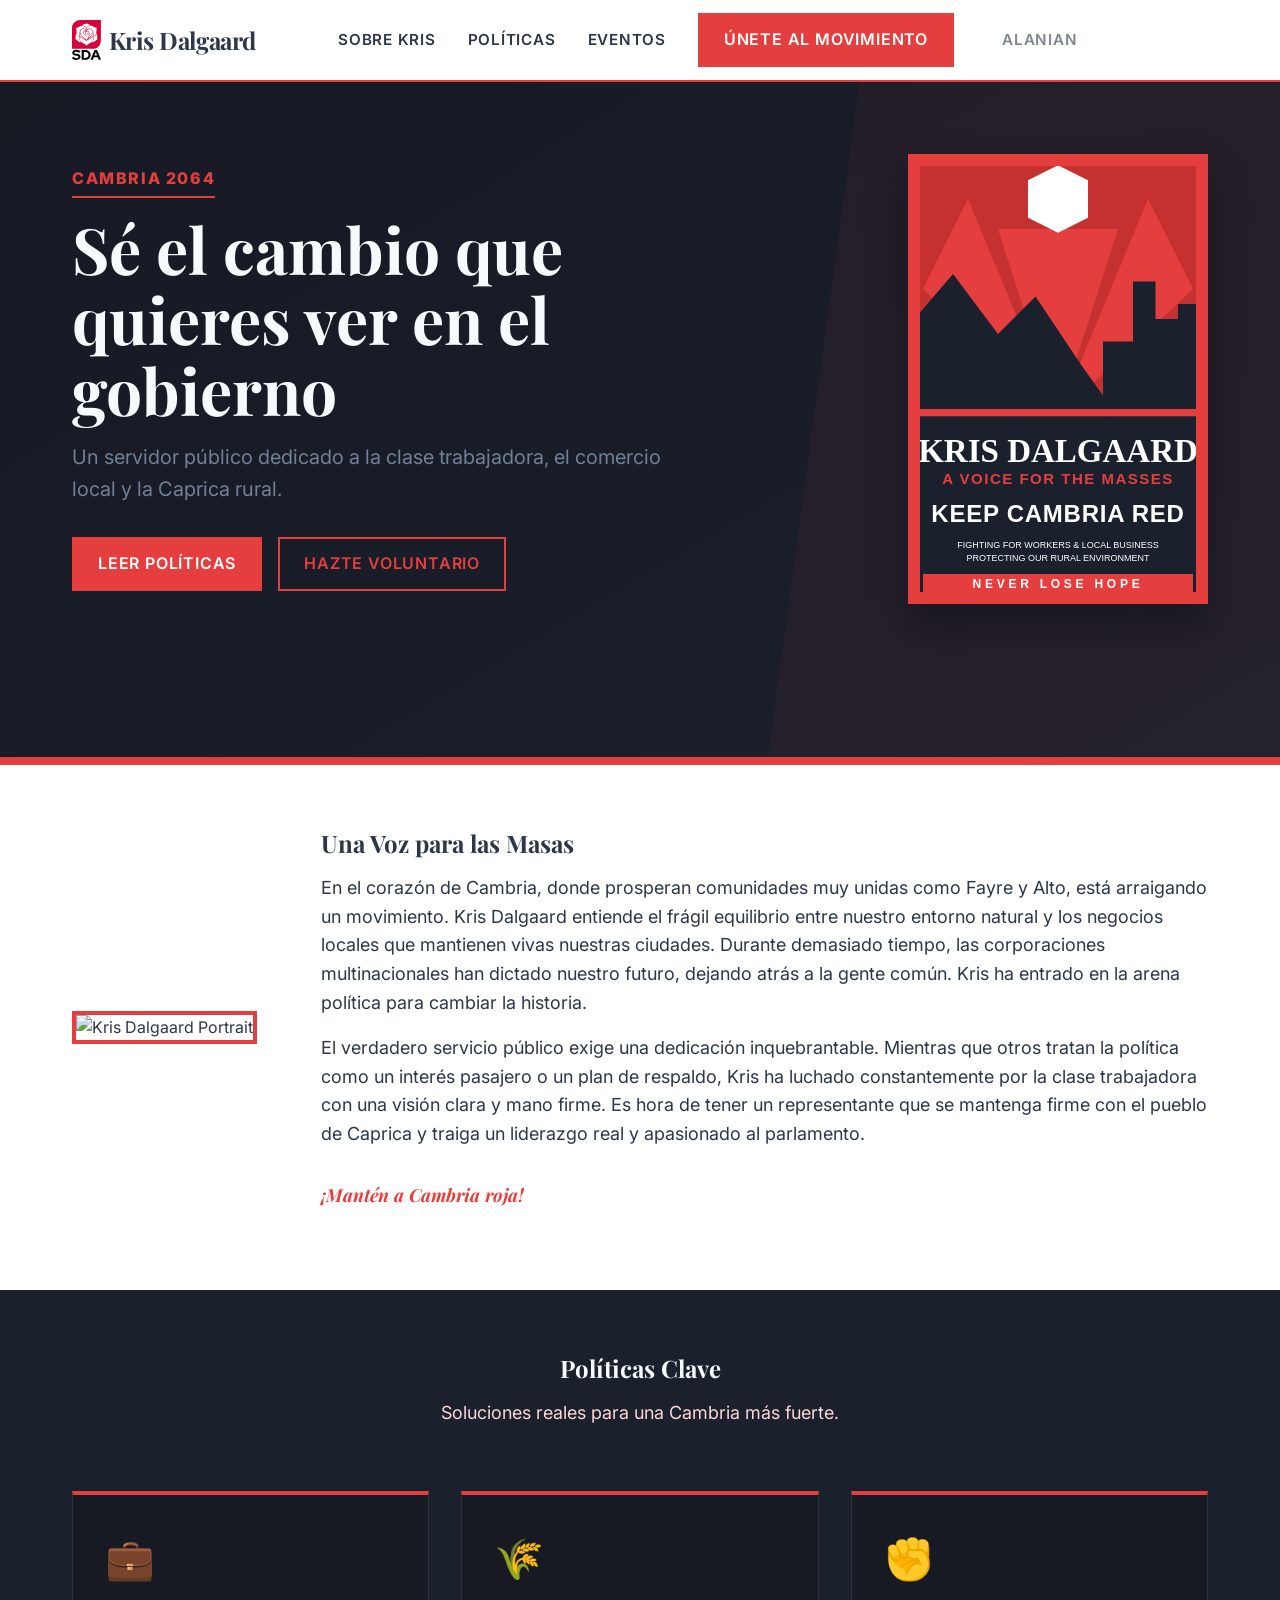
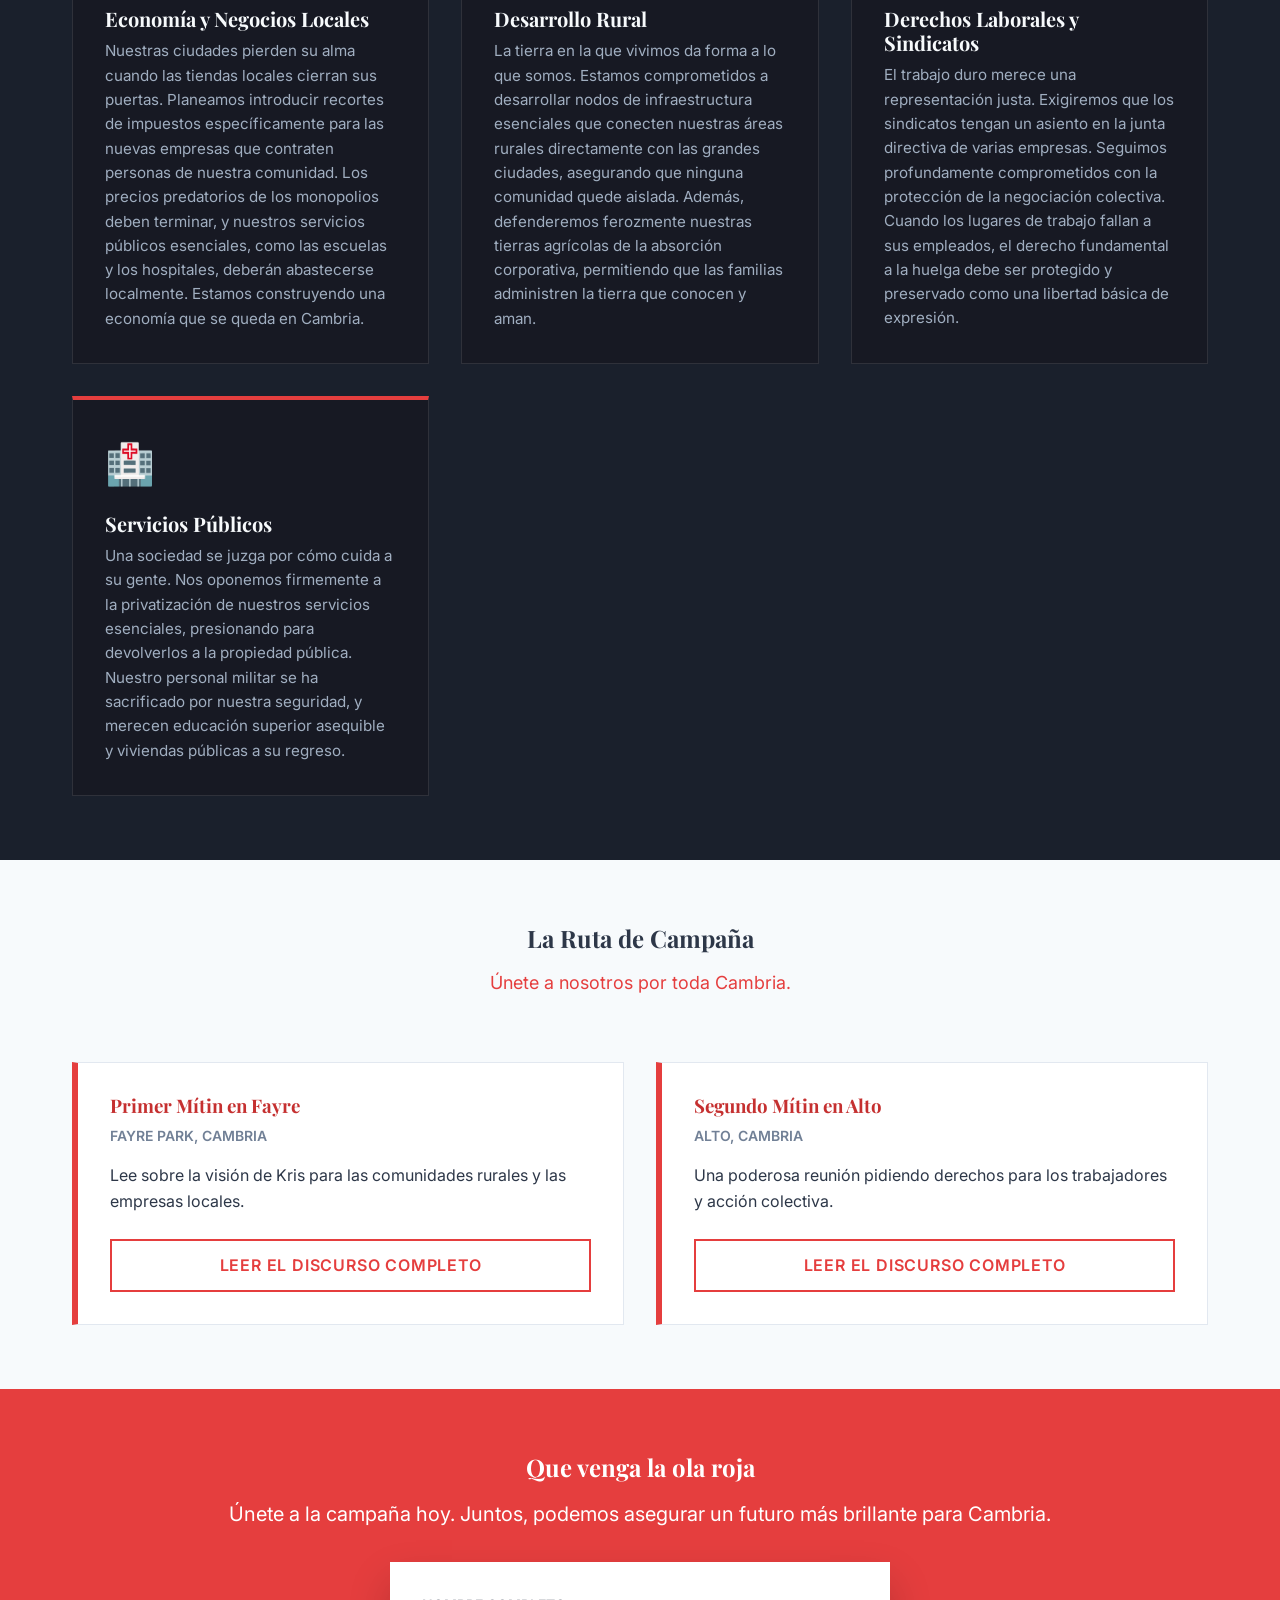
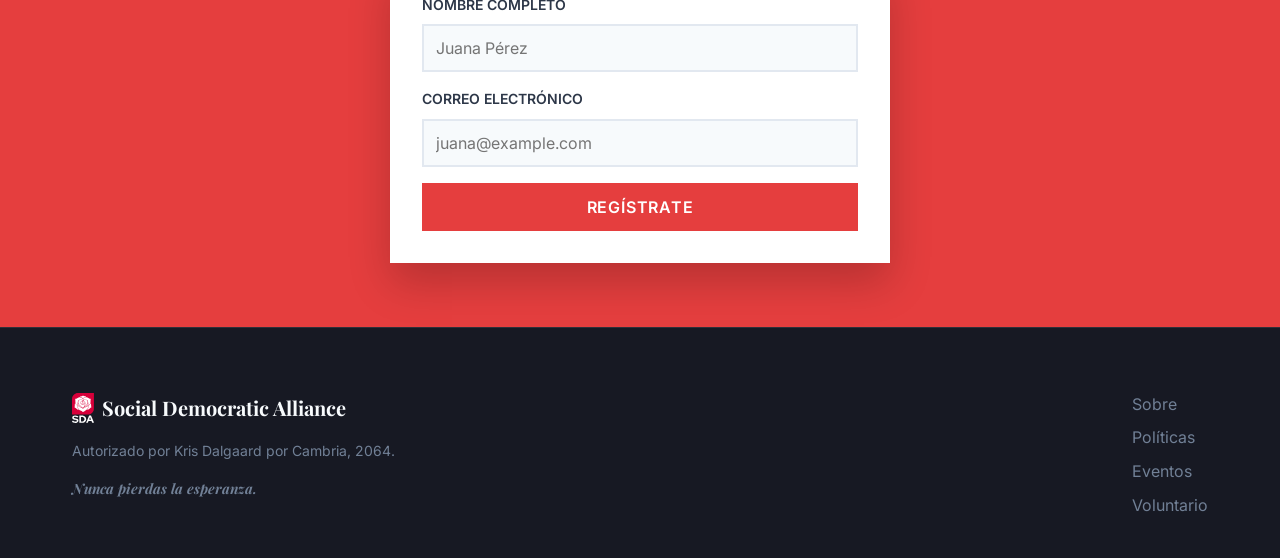
==== index-alc.html @ c527368d "Initial commit" ====
<!DOCTYPE html>
<html lang="es">
<head>
    <meta charset="UTF-8">
    <meta name="viewport" content="width=device-width, initial-scale=1.0">
    <title>Kris Dalgaard | Elección Constituyente de 2064</title>
    <meta name="description" content="Vota a Kris Dalgaard por Cambria en las Elecciones Constituyentes de 2064. Una voz para los negocios locales, el desarrollo rural y los derechos de los trabajadores.">
    <link rel="preconnect" href="https://fonts.googleapis.com">
    <link rel="preconnect" href="https://fonts.gstatic.com" crossorigin>
    <link href="https://fonts.googleapis.com/css2?family=Inter:wght@400;600;800&family=Playfair+Display:wght@700&display=swap" rel="stylesheet">
    <link rel="stylesheet" href="style.css">
</head>
<body>
    <header class="site-header">
        <div class="container header-inner">
            <a href="#" class="logo">
                <img src="SDAlogo.svg" alt="Social Democratic Alliance Logo">
                <span class="logo-text">Kris Dalgaard</span>
            </a>
            <nav class="main-nav">
                <ul class="nav-links">
                    <li><a href="#about">Sobre Kris</a></li>
                    <li><a href="#policies">Políticas</a></li>
                    <li><a href="#events">Eventos</a></li>
                    <li><a href="#volunteer" class="btn btn-primary nav-btn">Únete al movimiento</a></li>
                    <li class="lang-switcher">
                        <a href="index.html">Alanian</a>
                        <span class="lang-sep">|</span>
                        <a href="index-alc.html" class="active">Alcamerian</a>
                    </li>
                </ul>
            </nav>
        </div>
    </header>

    <main>
        <section class="hero">
            <div class="container hero-inner">
                <div class="hero-content fade-up">
                    <span class="campaign-year">Cambria 2064</span>
                    <h1 class="hero-title">Sé el cambio que quieres ver en el gobierno</h1>
                    <p class="hero-subtitle">Un servidor público dedicado a la clase trabajadora, el comercio local y la Caprica rural.</p>
                    <div class="hero-actions">
                        <a href="#policies" class="btn btn-primary">Leer Políticas</a>
                        <a href="#volunteer" class="btn btn-outline">Hazte Voluntario</a>
                    </div>
                </div>
                <div class="hero-poster fade-up">
                    <img src="poster.svg" alt="Kris Dalgaard Campaign Poster" class="poster-image">
                </div>
            </div>
        </section>

        <section id="about" class="about section">
            <div class="container about-inner">
                <div class="about-image fade-up">
                    <img src="https://upload.wikimedia.org/wikipedia/commons/7/79/Kimi_Antonelli_at_the_Melbourne_Walk_during_the_2026_Australian_Grand_Prix_%28028A7923%29_cropped.jpg" alt="Kris Dalgaard Portrait" class="portrait-image">
                </div>
                <div class="about-text fade-up">
                    <h2 class="section-title">Una Voz para las Masas</h2>
                    <p>En el corazón de Cambria, donde prosperan comunidades muy unidas como Fayre y Alto, está arraigando un movimiento. Kris Dalgaard entiende el frágil equilibrio entre nuestro entorno natural y los negocios locales que mantienen vivas nuestras ciudades. Durante demasiado tiempo, las corporaciones multinacionales han dictado nuestro futuro, dejando atrás a la gente común. Kris ha entrado en la arena política para cambiar la historia.</p>
                    <p>El verdadero servicio público exige una dedicación inquebrantable. Mientras que otros tratan la política como un interés pasajero o un plan de respaldo, Kris ha luchado constantemente por la clase trabajadora con una visión clara y mano firme. Es hora de tener un representante que se mantenga firme con el pueblo de Caprica y traiga un liderazgo real y apasionado al parlamento.</p>
                    <p class="slogan-text">¡Mantén a Cambria roja!</p>
                </div>
            </div>
        </section>

        <section id="policies" class="policies section bg-dark">
            <div class="container">
                <div class="section-header fade-up">
                    <h2 class="section-title">Políticas Clave</h2>
                    <p class="section-subtitle">Soluciones reales para una Cambria más fuerte.</p>
                </div>
                
                <div class="policy-grid">
                    <article class="policy-card fade-up">
                        <div class="policy-icon">💼</div>
                        <h3>Economía y Negocios Locales</h3>
                        <p>Nuestras ciudades pierden su alma cuando las tiendas locales cierran sus puertas. Planeamos introducir recortes de impuestos específicamente para las nuevas empresas que contraten personas de nuestra comunidad. Los precios predatorios de los monopolios deben terminar, y nuestros servicios públicos esenciales, como las escuelas y los hospitales, deberán abastecerse localmente. Estamos construyendo una economía que se queda en Cambria.</p>
                    </article>

                    <article class="policy-card fade-up">
                        <div class="policy-icon">🌾</div>
                        <h3>Desarrollo Rural</h3>
                        <p>La tierra en la que vivimos da forma a lo que somos. Estamos comprometidos a desarrollar nodos de infraestructura esenciales que conecten nuestras áreas rurales directamente con las grandes ciudades, asegurando que ninguna comunidad quede aislada. Además, defenderemos ferozmente nuestras tierras agrícolas de la absorción corporativa, permitiendo que las familias administren la tierra que conocen y aman.</p>
                    </article>

                    <article class="policy-card fade-up">
                        <div class="policy-icon">✊</div>
                        <h3>Derechos Laborales y Sindicatos</h3>
                        <p>El trabajo duro merece una representación justa. Exigiremos que los sindicatos tengan un asiento en la junta directiva de varias empresas. Seguimos profundamente comprometidos con la protección de la negociación colectiva. Cuando los lugares de trabajo fallan a sus empleados, el derecho fundamental a la huelga debe ser protegido y preservado como una libertad básica de expresión.</p>
                    </article>

                    <article class="policy-card fade-up">
                        <div class="policy-icon">🏥</div>
                        <h3>Servicios Públicos</h3>
                        <p>Una sociedad se juzga por cómo cuida a su gente. Nos oponemos firmemente a la privatización de nuestros servicios esenciales, presionando para devolverlos a la propiedad pública. Nuestro personal militar se ha sacrificado por nuestra seguridad, y merecen educación superior asequible y viviendas públicas a su regreso.</p>
                    </article>
                </div>
            </div>
        </section>

        <section id="events" class="events section">
            <div class="container">
                <div class="section-header fade-up">
                    <h2 class="section-title">La Ruta de Campaña</h2>
                    <p class="section-subtitle">Únete a nosotros por toda Cambria.</p>
                </div>
                <div class="event-grid">
                    <a href="fayre-rally-alc.html" class="event-card fade-up">
                        <h3>Primer Mítin en Fayre</h3>
                        <p class="event-meta">Fayre Park, Cambria</p>
                        <p class="event-desc">Lee sobre la visión de Kris para las comunidades rurales y las empresas locales.</p>
                        <span class="btn btn-outline btn-block mt-3">Leer el discurso completo</span>
                    </a>
                    <a href="alto-rally-alc.html" class="event-card fade-up">
                        <h3>Segundo Mítin en Alto</h3>
                        <p class="event-meta">Alto, Cambria</p>
                        <p class="event-desc">Una poderosa reunión pidiendo derechos para los trabajadores y acción colectiva.</p>
                        <span class="btn btn-outline btn-block mt-3">Leer el discurso completo</span>
                    </a>
                </div>
            </div>
        </section>

        <section id="volunteer" class="action section">
            <div class="container action-inner fade-up">
                <h2 class="section-title text-center">Que venga la ola roja</h2>
                <p class="text-center action-desc">Únete a la campaña hoy. Juntos, podemos asegurar un futuro más brillante para Cambria.</p>
                <form class="action-form">
                    <div class="form-group">
                        <label for="name">Nombre Completo</label>
                        <input type="text" id="name" required placeholder="Juana Pérez">
                    </div>
                    <div class="form-group">
                        <label for="email">Correo Electrónico</label>
                        <input type="email" id="email" required placeholder="juana@example.com">
                    </div>
                    <button type="submit" class="btn btn-primary btn-block">Regístrate</button>
                </form>
            </div>
        </section>
    </main>

    <footer class="site-footer">
        <div class="container footer-inner">
            <div class="footer-brand">
                <div class="footer-logo">
                    <img src="SDAlogo-footer.svg" alt="SDA Logo">
                    <span>Social Democratic Alliance</span>
                </div>
                <p>Autorizado por Kris Dalgaard por Cambria, 2064.</p>
                <p class="slogan-text">Nunca pierdas la esperanza.</p>
            </div>
            <div class="footer-links">
                <ul>
                    <li><a href="#about">Sobre</a></li>
                    <li><a href="#policies">Políticas</a></li>
                    <li><a href="#events">Eventos</a></li>
                    <li><a href="#volunteer">Voluntario</a></li>
                </ul>
            </div>
        </div>
    </footer>

    <script src="script.js"></script>
</body>
</html>
---- style.css ----
:root {
    /* Rose Red Theme */
    --primary: #e53e3e;
    --primary-dark: #c53030;
    --primary-light: #fed7d7;
    
    /* Neutrals */
    --bg-light: #f7fafc;
    --bg-white: #ffffff;
    --bg-dark: #1a202c;
    --bg-darker: #171923;
    
    --text-main: #2d3748;
    --text-muted: #718096;
    --text-light: #f7fafc;
    
    /* Strict Sharp Corners */
    --radius: 0px;
    
    /* Typography */
    --font-sans: 'Inter', system-ui, -apple-system, sans-serif;
    --font-serif: 'Playfair Display', Georgia, serif;
    
    /* Spacing */
    --space-sm: 0.5rem;
    --space-md: 1rem;
    --space-lg: 2rem;
    --space-xl: 4rem;
    
    /* Transitions */
    --transition: all 0.4s ease-in-out;
}

* {
    margin: 0;
    padding: 0;
    box-sizing: border-box;
    border-radius: var(--radius) !important; /* Enforce no soft corners */
}

html {
    scroll-behavior: smooth;
    font-size: 16px;
}

body {
    font-family: var(--font-sans);
    color: var(--text-main);
    background-color: var(--bg-light);
    line-height: 1.6;
    overflow-x: hidden;
}

h1, h2, h3, h4, h5, h6 {
    font-family: var(--font-serif);
    line-height: 1.2;
    color: inherit;
    margin-bottom: var(--space-md);
}

a {
    color: var(--primary);
    text-decoration: none;
    transition: var(--transition);
}

a:hover {
    color: var(--primary-dark);
}

img {
    max-width: 100%;
    display: block;
}

.container {
    width: 100%;
    max-width: 1200px;
    margin: 0 auto;
    padding: 0 var(--space-lg);
}

.section {
    padding: var(--space-xl) 0;
}

.bg-dark {
    background-color: var(--bg-dark);
    color: var(--text-light);
}

.text-center {
    text-align: center;
}

/* Buttons */
.btn {
    display: inline-block;
    padding: 0.75rem 1.5rem;
    font-weight: 600;
    font-size: 1rem;
    text-align: center;
    cursor: pointer;
    border: 2px solid transparent;
    transition: var(--transition);
    font-family: var(--font-sans);
    text-transform: uppercase;
    letter-spacing: 0.05em;
}

.btn-primary {
    background-color: var(--primary);
    color: var(--bg-white);
    border-color: var(--primary);
}

.btn-primary:hover {
    background-color: var(--primary-dark);
    border-color: var(--primary-dark);
    color: var(--bg-white);
}

.btn-outline {
    background-color: transparent;
    color: var(--primary);
    border-color: var(--primary);
}

.btn-outline:hover {
    background-color: var(--primary);
    color: var(--bg-white);
}

.btn-block {
    display: block;
    width: 100%;
}

/* Header & Nav */
.site-header {
    background-color: var(--bg-white);
    border-bottom: 2px solid var(--primary);
    position: fixed;
    top: 0;
    left: 0;
    width: 100%;
    z-index: 1000;
    transition: var(--transition);
}

.header-inner {
    display: flex;
    justify-content: space-between;
    align-items: center;
    height: 80px;
}

.logo {
    display: flex;
    align-items: center;
    gap: var(--space-sm);
    color: var(--text-main);
}

.logo img {
    height: 40px;
    width: auto;
}

.logo-text {
    font-family: var(--font-serif);
    font-size: 1.5rem;
    font-weight: 700;
    letter-spacing: -0.02em;
}

.logo:hover {
    color: var(--primary);
}

.main-nav {
    display: flex;
    align-items: center;
}

.nav-links {
    display: flex;
    list-style: none;
    align-items: center;
    gap: var(--space-lg);
}

.nav-links a:not(.btn) {
    color: var(--text-main);
    font-weight: 600;
    font-size: 0.95rem;
    text-transform: uppercase;
    letter-spacing: 0.05em;
}

.nav-links a:not(.btn):hover {
    color: var(--primary);
}

/* Hero Section */
.hero {
    background-color: var(--bg-darker);
    background-image: linear-gradient(to right bottom, var(--bg-darker), var(--bg-dark));
    color: var(--text-light);
    padding: calc(80px + var(--space-xl) * 2) 0 var(--space-xl) * 2;
    min-height: 85vh;
    display: flex;
    align-items: center;
    position: relative;
    border-bottom: 8px solid var(--primary);
}

.hero::after {
    content: '';
    position: absolute;
    top: 0;
    right: 0;
    width: 40%;
    height: 100%;
    background-color: var(--primary);
    opacity: 0.05;
    clip-path: polygon(20% 0, 100% 0, 100% 100%, 0 100%);
}

.hero-inner {
    position: relative;
    z-index: 2;
    display: flex;
    align-items: center;
    justify-content: space-between;
    gap: var(--space-xl);
}

.hero-content {
    flex: 1;
    max-width: 600px;
}

.hero-poster {
    flex-shrink: 0;
}

.campaign-year {
    display: inline-block;
    color: var(--primary);
    font-weight: 800;
    letter-spacing: 0.1em;
    text-transform: uppercase;
    margin-bottom: var(--space-md);
    border-bottom: 2px solid var(--primary);
    padding-bottom: 0.25rem;
}

.hero-title {
    font-size: clamp(3rem, 5vw, 5rem);
    margin-bottom: var(--space-md);
    line-height: 1.1;
}

.hero-subtitle {
    font-size: 1.25rem;
    color: var(--text-muted);
    margin-bottom: var(--space-lg);
    max-width: 600px;
}

.hero-actions {
    display: flex;
    gap: var(--space-md);
}

/* About Section */
.about {
    background-color: var(--bg-white);
}

.about-inner {
    display: flex;
    align-items: center;
    gap: var(--space-xl);
}

.about-image {
    flex-shrink: 0;
}

.about-text {
    flex: 1;
}

.about-text p {
    font-size: 1.125rem;
    margin-bottom: var(--space-md);
}

.slogan-text {
    font-family: var(--font-serif);
    font-size: 1.5rem;
    color: var(--primary);
    font-style: italic;
    font-weight: 700;
    margin-top: var(--space-lg);
}

/* Policies Section */
.section-header {
    text-align: center;
    margin-bottom: var(--space-xl);
}

.section-subtitle {
    color: var(--primary-light);
    font-size: 1.125rem;
}

.policy-grid {
    display: grid;
    grid-template-columns: repeat(auto-fit, minmax(280px, 1fr));
    gap: var(--space-lg);
}

.policy-card {
    background-color: var(--bg-darker);
    padding: var(--space-lg);
    border: 1px solid rgba(255, 255, 255, 0.1);
    border-top: 4px solid var(--primary);
    transition: var(--transition);
}

.policy-card:hover {
    transform: translateY(-5px);
    border-color: var(--primary);
    box-shadow: 0 10px 30px rgba(0,0,0,0.5);
}

.policy-icon {
    font-size: 2.5rem;
    margin-bottom: var(--space-md);
    color: var(--primary);
}

.policy-card h3 {
    font-size: 1.25rem;
    margin-bottom: var(--space-sm);
}

.policy-card p {
    color: #a0aec0;
    font-size: 0.95rem;
}

/* Events Section */
.events {
    background-color: var(--bg-light);
}

.events .section-subtitle {
    color: var(--primary);
}

.event-grid {
    display: grid;
    grid-template-columns: repeat(auto-fit, minmax(300px, 1fr));
    gap: var(--space-lg);
}

.event-card {
    display: block;
    background-color: var(--bg-white);
    padding: var(--space-lg);
    border: 1px solid #e2e8f0;
    border-left: 6px solid var(--primary);
    color: var(--text-main);
    transition: var(--transition);
}

.event-card:hover {
    transform: translateY(-5px);
    box-shadow: 0 10px 30px rgba(0,0,0,0.1);
    color: var(--text-main);
    border-color: var(--primary);
}

.event-card h3 {
    margin-bottom: var(--space-sm);
    color: var(--primary-dark);
}

.event-meta {
    font-size: 0.875rem;
    color: var(--text-muted);
    font-weight: 600;
    text-transform: uppercase;
    margin-bottom: var(--space-md);
}

.event-desc {
    margin-bottom: var(--space-md);
}

.mt-3 {
    margin-top: 1.5rem;
}

/* Action Section */
.action {
    background-color: var(--primary);
    color: var(--bg-white);
}

.action-desc {
    font-size: 1.25rem;
    margin-bottom: var(--space-lg);
}

.action-form {
    max-width: 500px;
    margin: 0 auto;
    background-color: var(--bg-white);
    padding: var(--space-lg);
    color: var(--text-main);
    box-shadow: 0 20px 40px rgba(0,0,0,0.2);
}

.form-group {
    margin-bottom: var(--space-md);
}

.form-group label {
    display: block;
    font-weight: 600;
    margin-bottom: 0.5rem;
    font-size: 0.875rem;
    text-transform: uppercase;
}

.form-group input {
    width: 100%;
    padding: 0.75rem;
    border: 2px solid #e2e8f0;
    font-family: var(--font-sans);
    font-size: 1rem;
    transition: var(--transition);
    background-color: var(--bg-light);
}

.form-group input:focus {
    outline: none;
    border-color: var(--primary);
    background-color: var(--bg-white);
}

/* Images */
.poster-image {
    width: 100%;
    max-width: 350px;
    height: auto;
    box-shadow: 0 20px 40px rgba(0,0,0,0.3);
    object-fit: cover;
}

.portrait-image {
    width: 100%;
    max-width: 400px;
    height: auto;
    object-fit: cover;
    border: 4px solid var(--primary);
}

/* Footer */
.site-footer {
    background-color: var(--bg-darker);
    color: var(--text-light);
    padding: var(--space-xl) 0 var(--space-lg);
    border-top: 1px solid rgba(255,255,255,0.1);
}

.footer-inner {
    display: flex;
    justify-content: space-between;
    align-items: flex-start;
    flex-wrap: wrap;
    gap: var(--space-lg);
}

.footer-brand {
    max-width: 400px;
}

.footer-logo {
    display: flex;
    align-items: center;
    gap: var(--space-sm);
    margin-bottom: var(--space-md);
}

.footer-logo img {
    height: 30px;
}

.footer-logo span {
    font-family: var(--font-serif);
    font-size: 1.25rem;
    font-weight: 700;
}

.footer-brand p {
    color: var(--text-muted);
    font-size: 0.875rem;
}

.footer-brand .slogan-text {
    margin-top: var(--space-md);
}

.footer-links ul {
    list-style: none;
}

.footer-links li {
    margin-bottom: var(--space-sm);
}

.footer-links a {
    color: var(--text-muted);
}

.footer-links a:hover {
    color: var(--primary);
}

/* Animations */
.fade-up {
    opacity: 0;
    transform: translateY(30px);
    transition: opacity 0.8s ease, transform 0.8s ease;
}

.fade-up.visible {
    opacity: 1;
    transform: translateY(0);
}

/* Responsive */
@media (max-width: 768px) {
    .header-inner {
        flex-direction: column;
        height: auto;
        padding: var(--space-sm) 0;
        gap: var(--space-sm);
    }
    
    .nav-links {
        gap: var(--space-md);
        flex-wrap: wrap;
        justify-content: center;
    }
    
    .hero {
        padding-top: 140px;
        text-align: center;
    }
    
    .hero-actions {
        justify-content: center;
        flex-direction: column;
    }
    
    .hero-inner, .about-inner {
        flex-direction: column;
        text-align: center;
    }
    
    .poster-image, .portrait-image {
        width: 100%;
        max-width: 350px;
    }
    
    .hero::after {
        display: none;
    }
    
    .footer-inner {
        flex-direction: column;
    }
}

/* Language Switcher */
.lang-switcher {
    display: flex;
    align-items: center;
    gap: 8px;
    margin-left: var(--space-md);
    font-weight: 600;
    font-size: 0.85rem;
    text-transform: uppercase;
}
.lang-switcher a {
    color: var(--text-light);
    opacity: 0.6;
    transition: var(--transition);
}
.lang-switcher a:hover,
.lang-switcher a.active {
    opacity: 1;
    color: var(--bg-white);
}
.lang-sep {
    color: rgba(255,255,255,0.3);
}
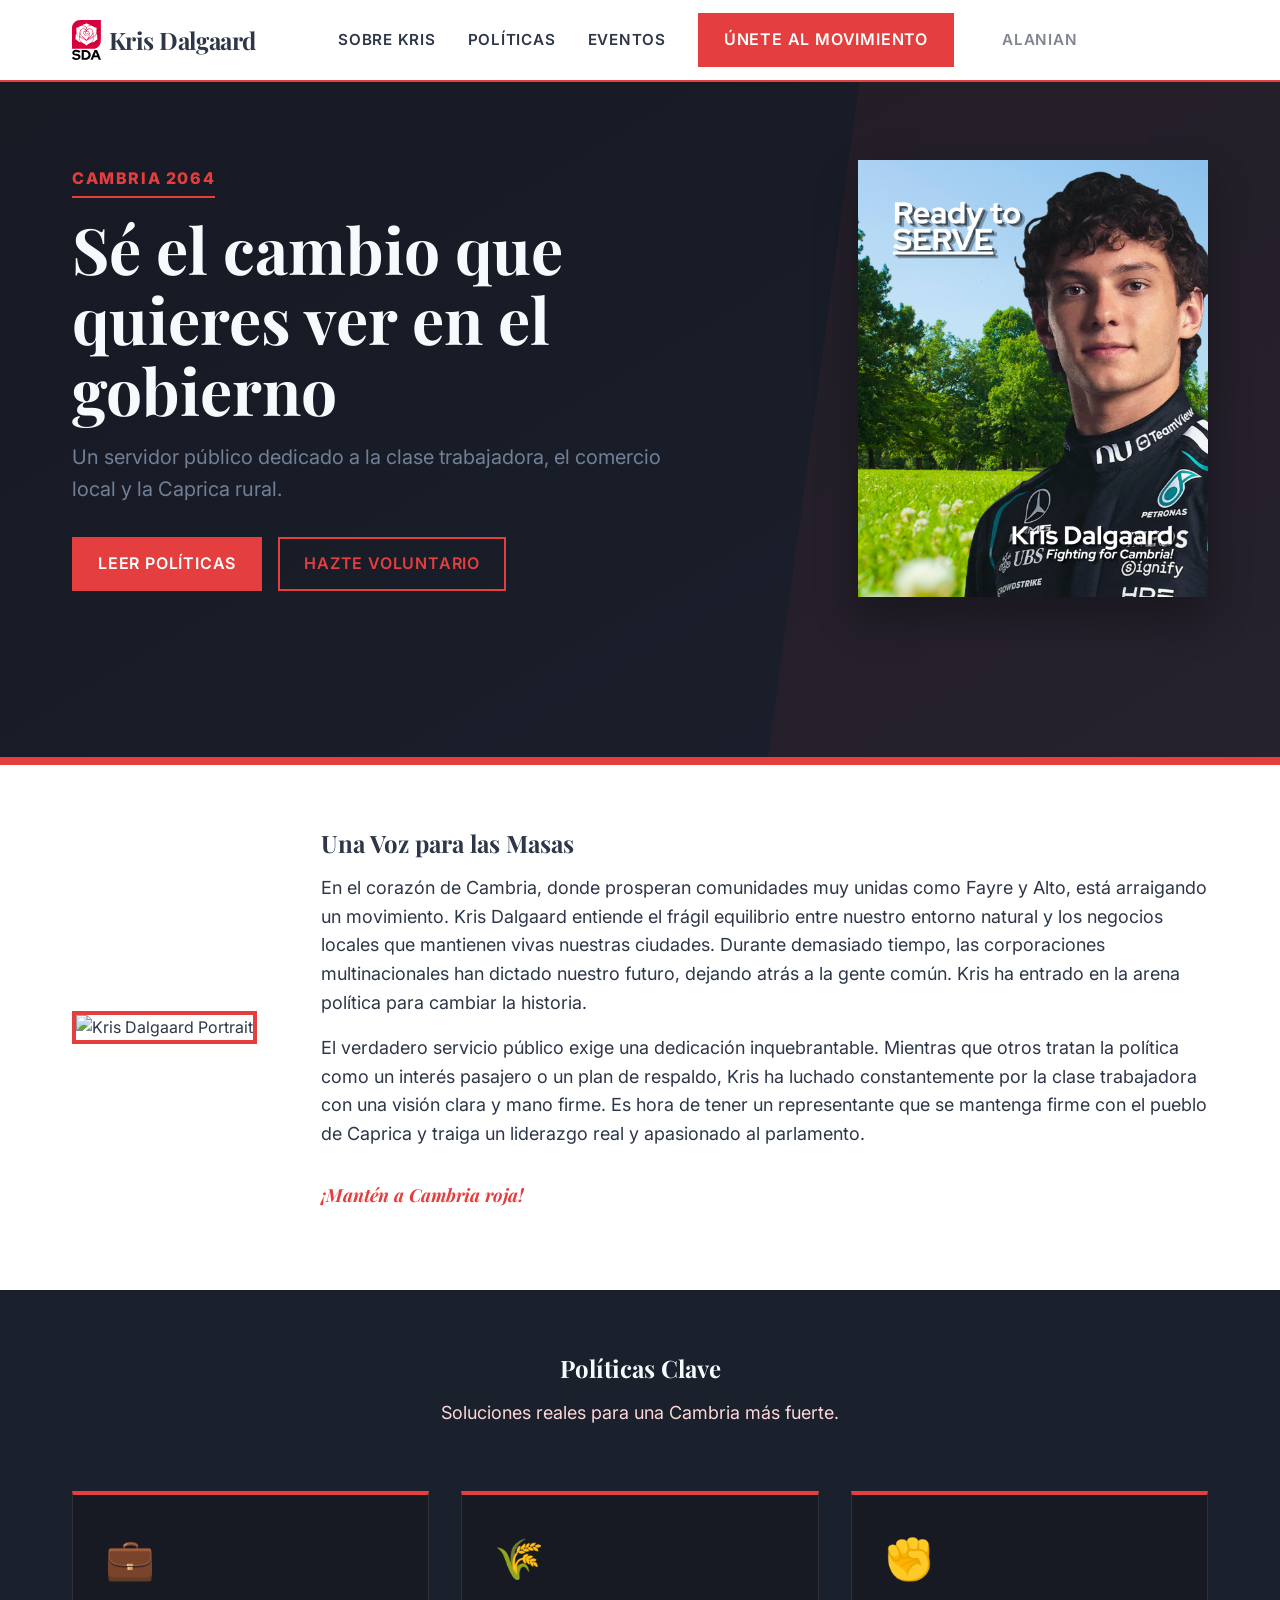
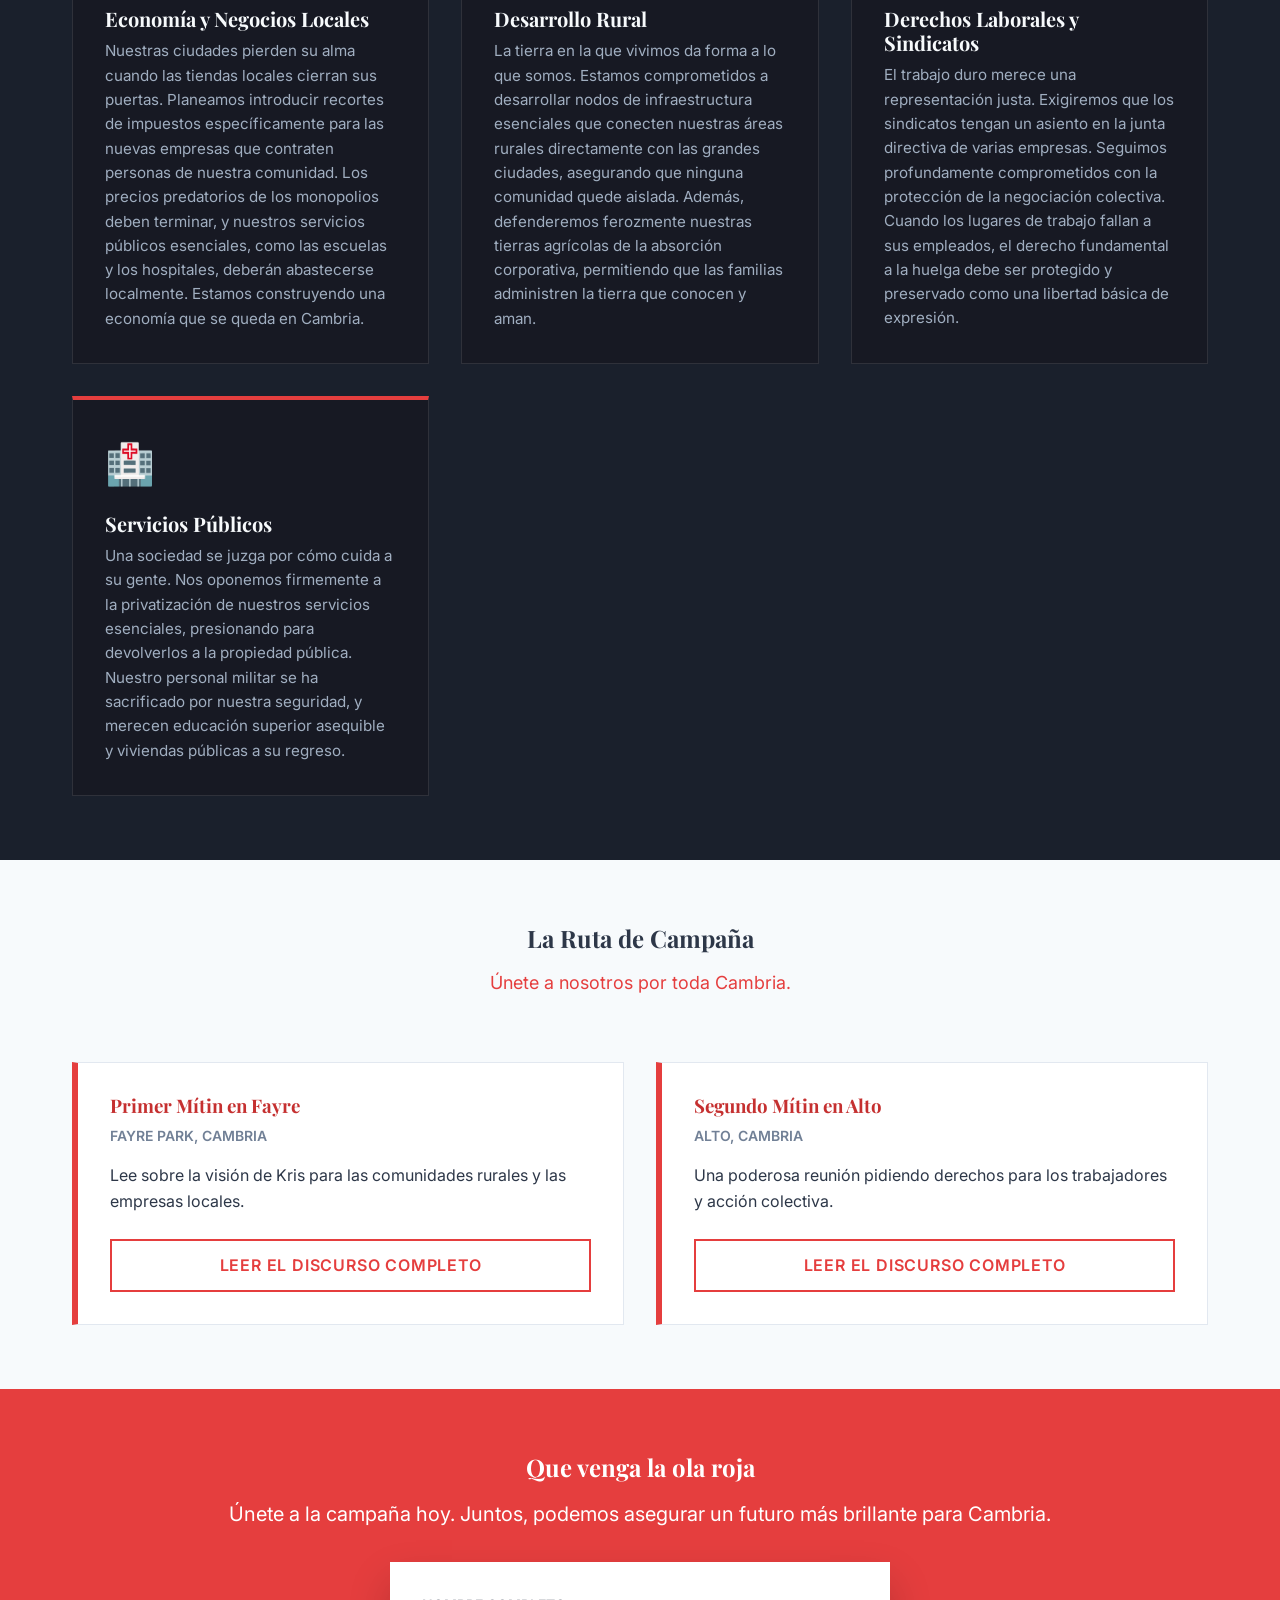
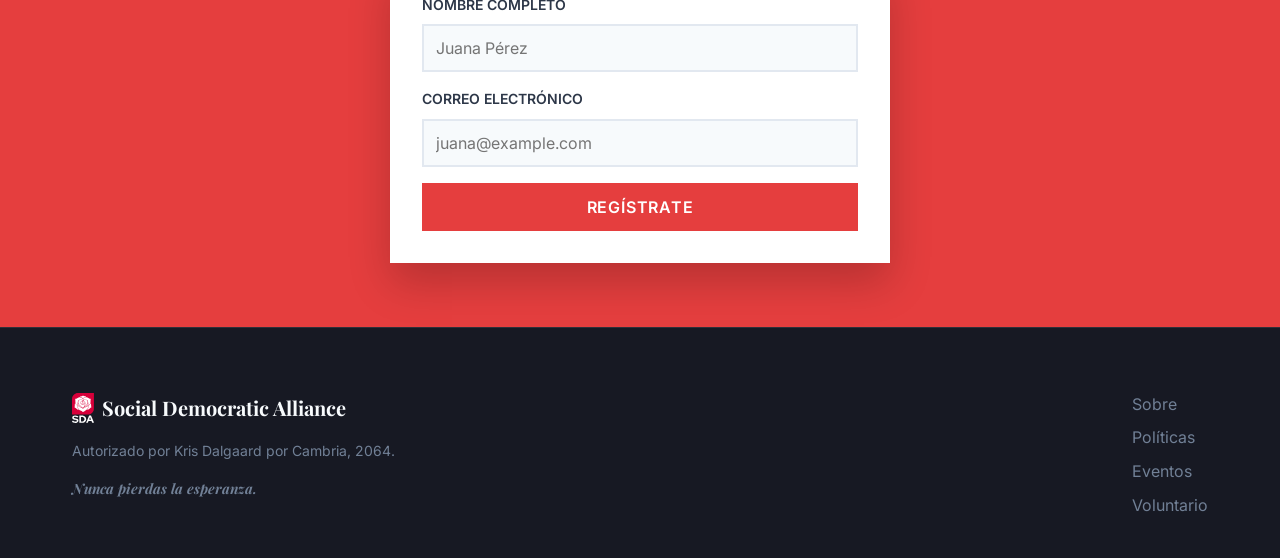
==== commit c3d676db: "ooughh" ====
--- a/index-alc.html
+++ b/index-alc.html
@@ -46,7 +46,7 @@
                     </div>
                 </div>
                 <div class="hero-poster fade-up">
-                    <img src="poster.svg" alt="Kris Dalgaard Campaign Poster" class="poster-image">
+                    <img src="FightingForCambria.png" alt="Kris Dalgaard Campaign Poster" class="poster-image">
                 </div>
             </div>
         </section>
